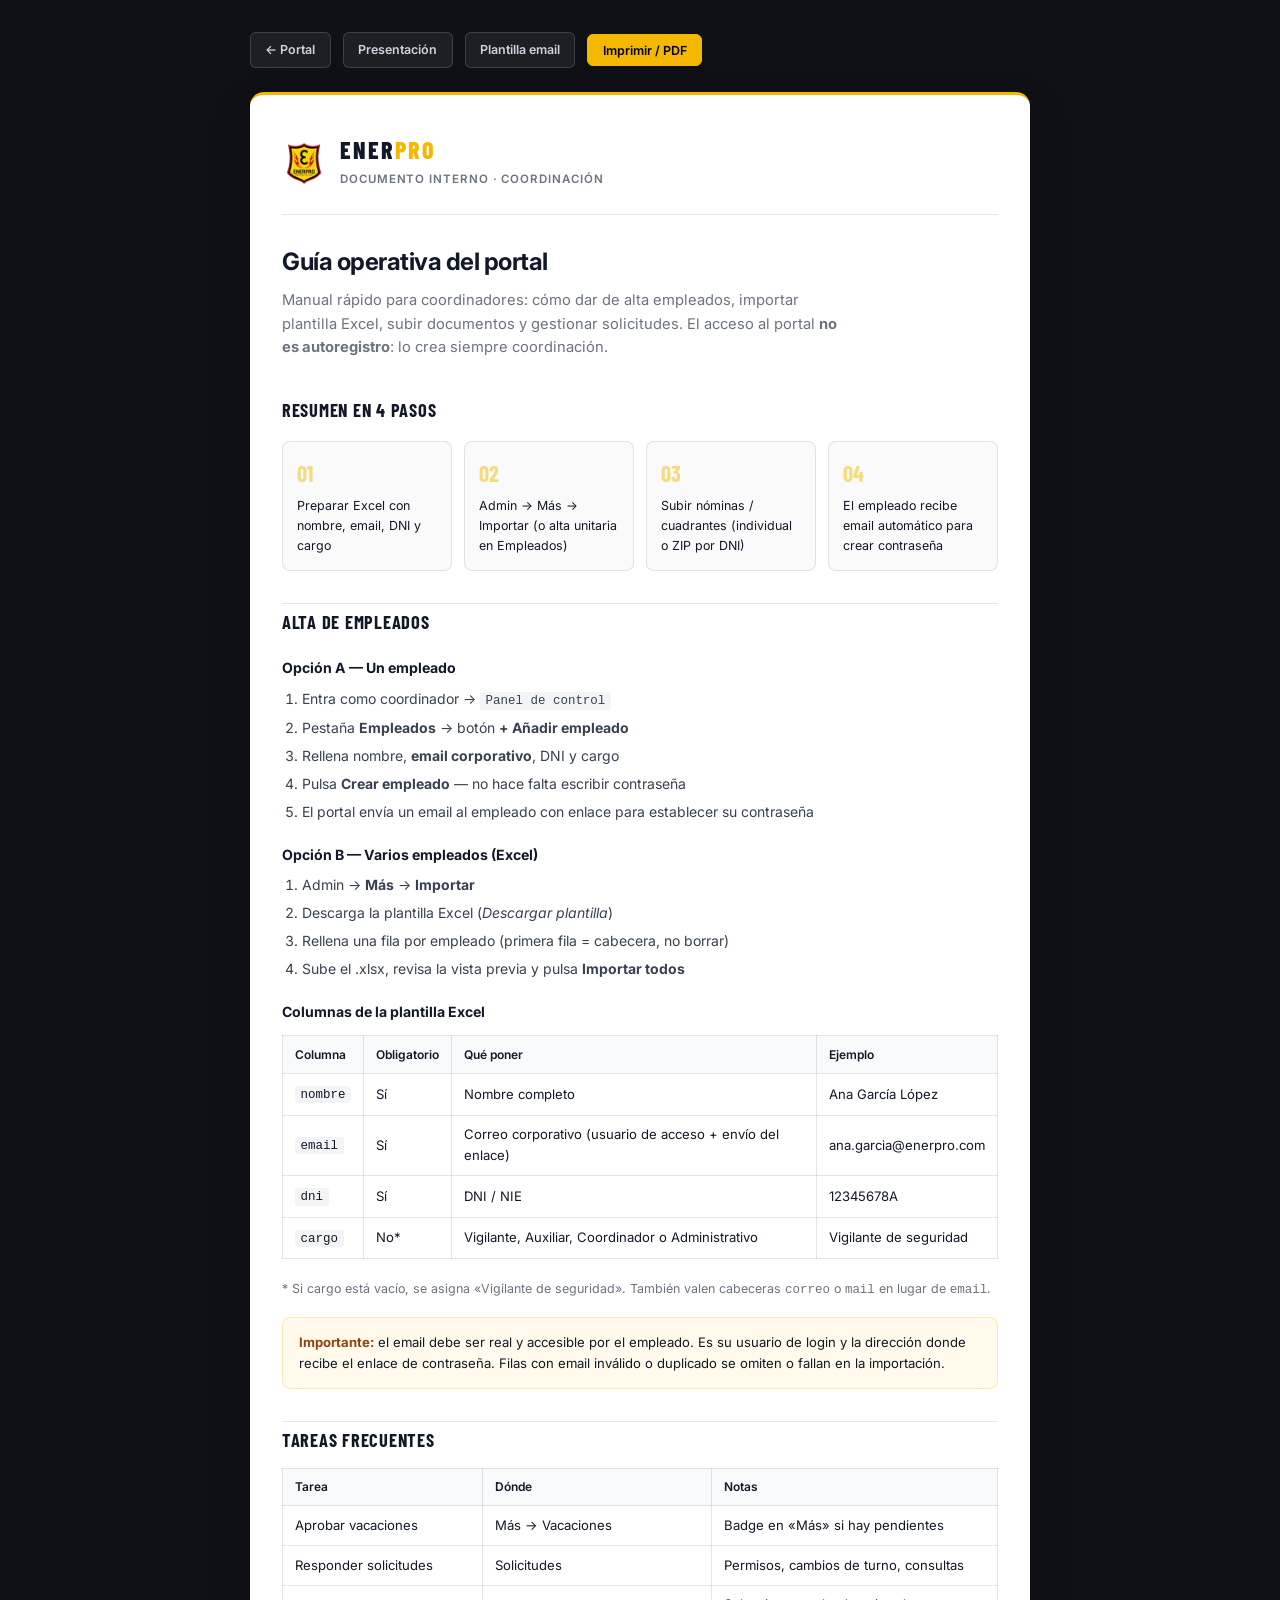
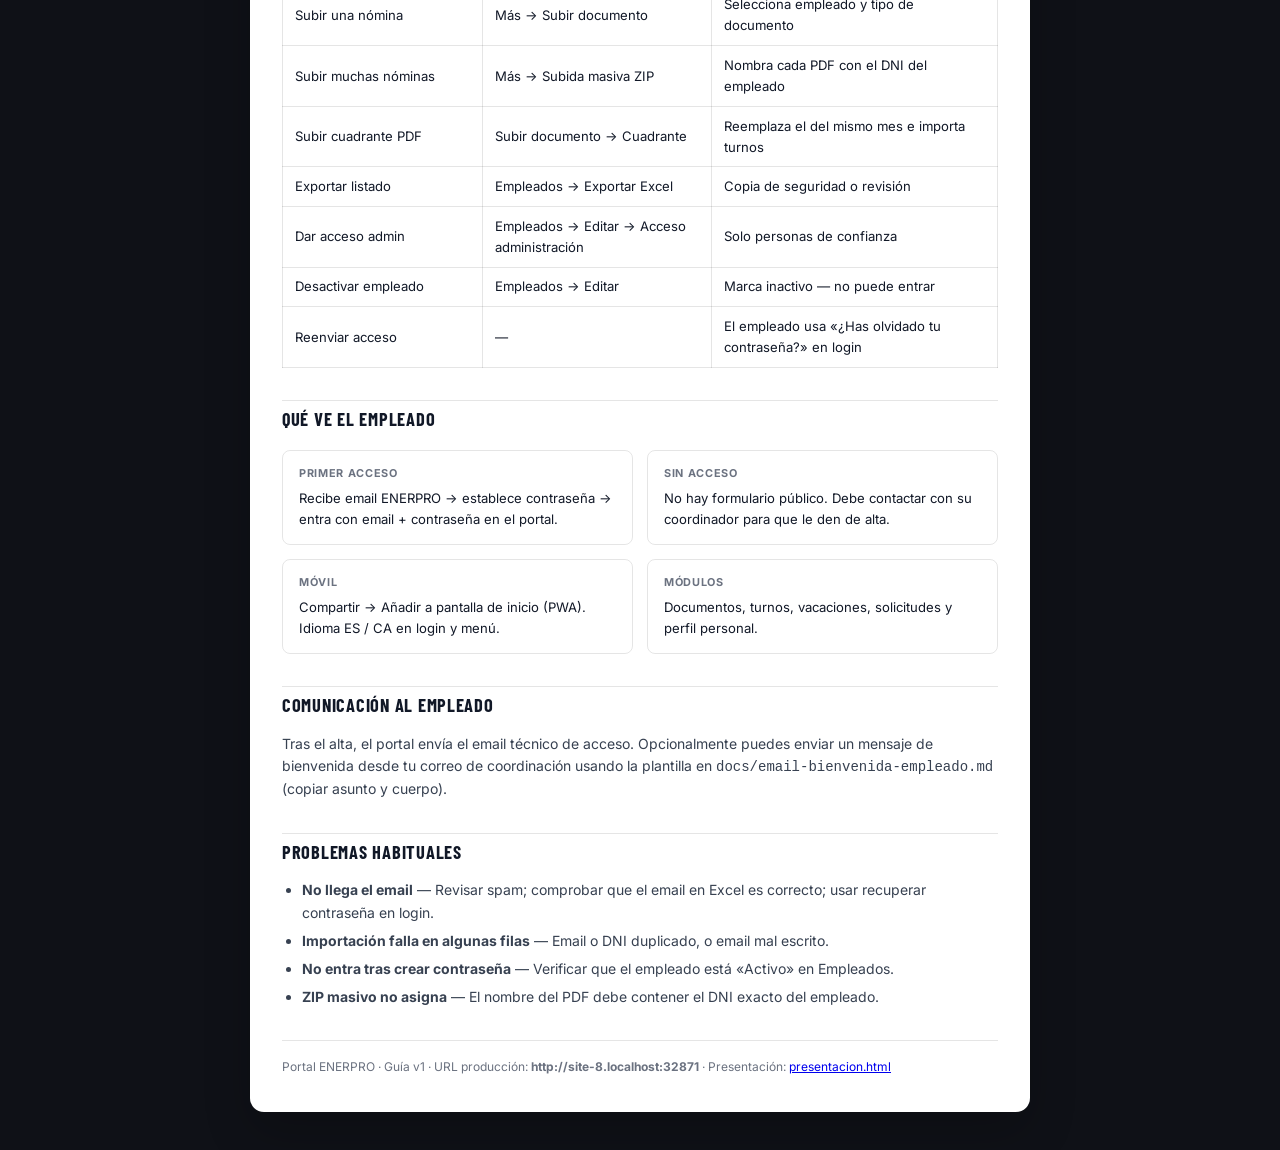
==== guia-coordinacion.html @ b9ab217e "feat: altas por coordinación, guía operativa y docs de onboarding Centraliza el alta de empleados en" ====
<!DOCTYPE html>
<html lang="es">
<head>
  <meta charset="UTF-8">
  <meta name="viewport" content="width=device-width, initial-scale=1.0">
  <title>ENERPRO — Guía para coordinación</title>
  <link rel="icon" href="enerprologo.jpg">
  <link href="https://fonts.googleapis.com/css2?family=Barlow+Condensed:wght@700;800&family=Inter:wght@400;500;600;700&display=swap" rel="stylesheet">
  <style>
    :root {
      --bg: #0f1117;
      --card: #ffffff;
      --text: #111827;
      --text2: #6b7280;
      --gold: #f5b800;
      --border: rgba(0,0,0,0.1);
      --code-bg: #f3f4f6;
    }
    *, *::before, *::after { box-sizing: border-box; margin: 0; padding: 0; }
    body {
      font-family: 'Inter', system-ui, sans-serif;
      background: var(--bg);
      color: var(--text);
      line-height: 1.6;
      -webkit-font-smoothing: antialiased;
    }
    .wrap {
      max-width: 820px;
      margin: 0 auto;
      padding: 2rem 1.25rem 3rem;
    }
    .toolbar {
      display: flex;
      flex-wrap: wrap;
      gap: 0.75rem;
      margin-bottom: 1.5rem;
      align-items: center;
    }
    .toolbar a, .toolbar button {
      font-size: 0.78rem;
      font-weight: 600;
      padding: 0.45rem 0.9rem;
      border-radius: 6px;
      text-decoration: none;
      cursor: pointer;
      font-family: inherit;
      border: 1px solid rgba(255,255,255,0.15);
      background: rgba(255,255,255,0.06);
      color: rgba(240,241,255,0.85);
      transition: background 0.15s;
    }
    .toolbar a:hover, .toolbar button:hover { background: rgba(255,255,255,0.12); }
    .toolbar .primary { background: var(--gold); color: #000; border-color: var(--gold); }
    .page {
      background: var(--card);
      border-radius: 14px;
      border-top: 3px solid var(--gold);
      box-shadow: 0 20px 48px rgba(0,0,0,0.2);
      padding: 2.25rem 2rem;
    }
    .logo-row {
      display: flex; align-items: center; gap: 0.875rem;
      margin-bottom: 1.75rem;
      padding-bottom: 1.25rem;
      border-bottom: 1px solid var(--border);
    }
    .logo-row img { width: 44px; height: 44px; border-radius: 8px; }
    .brand {
      font-family: 'Barlow Condensed', sans-serif;
      font-size: 1.5rem; font-weight: 800; letter-spacing: 0.08em;
    }
    .brand span { color: var(--gold); }
    .doc-tag {
      font-size: 0.72rem; font-weight: 600; text-transform: uppercase;
      letter-spacing: 0.08em; color: var(--text2); margin-bottom: 0.35rem;
    }
    h1 {
      font-size: 1.5rem; font-weight: 700; letter-spacing: -0.02em;
      margin-bottom: 0.5rem;
    }
    .lead {
      font-size: 0.92rem; color: var(--text2); margin-bottom: 2rem;
      max-width: 62ch;
    }
    h2 {
      font-family: 'Barlow Condensed', sans-serif;
      font-size: 1.15rem; font-weight: 700; letter-spacing: 0.04em;
      text-transform: uppercase; color: var(--text);
      margin: 2rem 0 0.75rem;
      padding-top: 0.25rem;
      border-top: 1px solid var(--border);
    }
    h2:first-of-type { border-top: none; margin-top: 0; }
    h3 { font-size: 0.88rem; font-weight: 700; margin: 1.25rem 0 0.5rem; }
    p, li { font-size: 0.875rem; color: #374151; }
    ul, ol { padding-left: 1.25rem; margin: 0.5rem 0 1rem; }
    li { margin-bottom: 0.35rem; }
    .flow {
      display: grid;
      grid-template-columns: repeat(4, 1fr);
      gap: 0.75rem;
      margin: 1rem 0 1.5rem;
    }
    .flow-step {
      background: #fafafa;
      border: 1px solid var(--border);
      border-radius: 8px;
      padding: 0.875rem;
      font-size: 0.78rem;
    }
    .flow-step strong {
      display: block;
      font-family: 'Barlow Condensed', sans-serif;
      font-size: 1.4rem;
      color: rgba(245,184,0,0.5);
      margin-bottom: 0.25rem;
    }
    table {
      width: 100%;
      border-collapse: collapse;
      font-size: 0.82rem;
      margin: 0.75rem 0 1.25rem;
    }
    th, td {
      border: 1px solid var(--border);
      padding: 0.55rem 0.75rem;
      text-align: left;
    }
    th { background: #f9fafb; font-weight: 600; font-size: 0.75rem; }
    td code, .path { font-family: ui-monospace, monospace; font-size: 0.78rem; background: var(--code-bg); padding: 0.1rem 0.35rem; border-radius: 3px; }
    .task-table th:first-child { width: 28%; }
    .task-table th:nth-child(2) { width: 32%; }
    .callout {
      background: rgba(245,184,0,0.08);
      border: 1px solid rgba(245,184,0,0.25);
      border-radius: 8px;
      padding: 0.875rem 1rem;
      font-size: 0.82rem;
      margin: 1rem 0;
    }
    .callout strong { color: #92400e; }
    .card-grid {
      display: grid;
      grid-template-columns: 1fr 1fr;
      gap: 0.875rem;
      margin: 1rem 0;
    }
    .mini-card {
      border: 1px solid var(--border);
      border-radius: 8px;
      padding: 0.875rem 1rem;
      font-size: 0.82rem;
    }
    .mini-card .label {
      font-size: 0.68rem; font-weight: 700; text-transform: uppercase;
      letter-spacing: 0.06em; color: var(--text2); margin-bottom: 0.35rem;
    }
    .footer-note {
      margin-top: 2rem;
      padding-top: 1rem;
      border-top: 1px solid var(--border);
      font-size: 0.75rem;
      color: var(--text2);
    }
    @media print {
      body { background: #fff; }
      .toolbar { display: none !important; }
      .wrap { padding: 0; max-width: none; }
      .page { box-shadow: none; border-radius: 0; border-top-width: 2px; padding: 1.5cm; }
      h2 { page-break-after: avoid; }
      table, .flow, .card-grid { page-break-inside: avoid; }
    }
    @media (max-width: 640px) {
      .page { padding: 1.5rem 1.125rem; }
      .flow { grid-template-columns: 1fr 1fr; }
      .card-grid { grid-template-columns: 1fr; }
    }
  </style>
</head>
<body>
<div class="wrap">
  <div class="toolbar">
    <a href="/">← Portal</a>
    <a href="presentacion.html">Presentación</a>
    <a href="docs/email-bienvenida-empleado.md">Plantilla email</a>
    <button type="button" class="primary" onclick="window.print()">Imprimir / PDF</button>
  </div>

  <article class="page">
    <div class="logo-row">
      <img src="enerprologo.jpg" alt="ENERPRO">
      <div>
        <div class="brand">ENER<span>PRO</span></div>
        <div class="doc-tag">Documento interno · Coordinación</div>
      </div>
    </div>

    <h1>Guía operativa del portal</h1>
    <p class="lead">Manual rápido para coordinadores: cómo dar de alta empleados, importar plantilla Excel, subir documentos y gestionar solicitudes. El acceso al portal <strong>no es autoregistro</strong>: lo crea siempre coordinación.</p>

    <h2>Resumen en 4 pasos</h2>
    <div class="flow">
      <div class="flow-step"><strong>01</strong>Preparar Excel con nombre, email, DNI y cargo</div>
      <div class="flow-step"><strong>02</strong>Admin → Más → Importar (o alta unitaria en Empleados)</div>
      <div class="flow-step"><strong>03</strong>Subir nóminas / cuadrantes (individual o ZIP por DNI)</div>
      <div class="flow-step"><strong>04</strong>El empleado recibe email automático para crear contraseña</div>
    </div>

    <h2>Alta de empleados</h2>

    <h3>Opción A — Un empleado</h3>
    <ol>
      <li>Entra como coordinador → <span class="path">Panel de control</span></li>
      <li>Pestaña <strong>Empleados</strong> → botón <strong>+ Añadir empleado</strong></li>
      <li>Rellena nombre, <strong>email corporativo</strong>, DNI y cargo</li>
      <li>Pulsa <strong>Crear empleado</strong> — no hace falta escribir contraseña</li>
      <li>El portal envía un email al empleado con enlace para establecer su contraseña</li>
    </ol>

    <h3>Opción B — Varios empleados (Excel)</h3>
    <ol>
      <li>Admin → <strong>Más</strong> → <strong>Importar</strong></li>
      <li>Descarga la plantilla Excel (<em>Descargar plantilla</em>)</li>
      <li>Rellena una fila por empleado (primera fila = cabecera, no borrar)</li>
      <li>Sube el .xlsx, revisa la vista previa y pulsa <strong>Importar todos</strong></li>
    </ol>

    <h3>Columnas de la plantilla Excel</h3>
    <table>
      <thead>
        <tr><th>Columna</th><th>Obligatorio</th><th>Qué poner</th><th>Ejemplo</th></tr>
      </thead>
      <tbody>
        <tr><td><code>nombre</code></td><td>Sí</td><td>Nombre completo</td><td>Ana García López</td></tr>
        <tr><td><code>email</code></td><td>Sí</td><td>Correo corporativo (usuario de acceso + envío del enlace)</td><td>ana.garcia@enerpro.com</td></tr>
        <tr><td><code>dni</code></td><td>Sí</td><td>DNI / NIE</td><td>12345678A</td></tr>
        <tr><td><code>cargo</code></td><td>No*</td><td>Vigilante, Auxiliar, Coordinador o Administrativo</td><td>Vigilante de seguridad</td></tr>
      </tbody>
    </table>
    <p style="font-size:0.78rem;color:var(--text2)">* Si cargo está vacío, se asigna «Vigilante de seguridad». También valen cabeceras <code>correo</code> o <code>mail</code> en lugar de <code>email</code>.</p>

    <div class="callout">
      <strong>Importante:</strong> el email debe ser real y accesible por el empleado. Es su usuario de login y la dirección donde recibe el enlace de contraseña. Filas con email inválido o duplicado se omiten o fallan en la importación.
    </div>

    <h2>Tareas frecuentes</h2>
    <table class="task-table">
      <thead>
        <tr><th>Tarea</th><th>Dónde</th><th>Notas</th></tr>
      </thead>
      <tbody>
        <tr><td>Aprobar vacaciones</td><td>Más → Vacaciones</td><td>Badge en «Más» si hay pendientes</td></tr>
        <tr><td>Responder solicitudes</td><td>Solicitudes</td><td>Permisos, cambios de turno, consultas</td></tr>
        <tr><td>Subir una nómina</td><td>Más → Subir documento</td><td>Selecciona empleado y tipo de documento</td></tr>
        <tr><td>Subir muchas nóminas</td><td>Más → Subida masiva ZIP</td><td>Nombra cada PDF con el DNI del empleado</td></tr>
        <tr><td>Subir cuadrante PDF</td><td>Subir documento → Cuadrante</td><td>Reemplaza el del mismo mes e importa turnos</td></tr>
        <tr><td>Exportar listado</td><td>Empleados → Exportar Excel</td><td>Copia de seguridad o revisión</td></tr>
        <tr><td>Dar acceso admin</td><td>Empleados → Editar → Acceso administración</td><td>Solo personas de confianza</td></tr>
        <tr><td>Desactivar empleado</td><td>Empleados → Editar</td><td>Marca inactivo — no puede entrar</td></tr>
        <tr><td>Reenviar acceso</td><td>—</td><td>El empleado usa «¿Has olvidado tu contraseña?» en login</td></tr>
      </tbody>
    </table>

    <h2>Qué ve el empleado</h2>
    <div class="card-grid">
      <div class="mini-card">
        <div class="label">Primer acceso</div>
        Recibe email ENERPRO → establece contraseña → entra con email + contraseña en el portal.
      </div>
      <div class="mini-card">
        <div class="label">Sin acceso</div>
        No hay formulario público. Debe contactar con su coordinador para que le den de alta.
      </div>
      <div class="mini-card">
        <div class="label">Móvil</div>
        Compartir → Añadir a pantalla de inicio (PWA). Idioma ES / CA en login y menú.
      </div>
      <div class="mini-card">
        <div class="label">Módulos</div>
        Documentos, turnos, vacaciones, solicitudes y perfil personal.
      </div>
    </div>

    <h2>Comunicación al empleado</h2>
    <p>Tras el alta, el portal envía el email técnico de acceso. Opcionalmente puedes enviar un mensaje de bienvenida desde tu correo de coordinación usando la plantilla en <code>docs/email-bienvenida-empleado.md</code> (copiar asunto y cuerpo).</p>

    <h2>Problemas habituales</h2>
    <ul>
      <li><strong>No llega el email</strong> — Revisar spam; comprobar que el email en Excel es correcto; usar recuperar contraseña en login.</li>
      <li><strong>Importación falla en algunas filas</strong> — Email o DNI duplicado, o email mal escrito.</li>
      <li><strong>No entra tras crear contraseña</strong> — Verificar que el empleado está «Activo» en Empleados.</li>
      <li><strong>ZIP masivo no asigna</strong> — El nombre del PDF debe contener el DNI exacto del empleado.</li>
    </ul>

    <p class="footer-note">
      Portal ENERPRO · Guía v1 · URL producción: <strong id="portalUrl">https://enerpro.vercel.app</strong> ·
      Presentación: <a href="presentacion.html">presentacion.html</a>
    </p>
  </article>
</div>
<script>
  (function() {
    var u = location.origin;
    if (u && u.indexOf('http') === 0 && location.pathname.indexOf('file') !== 0) {
      document.getElementById('portalUrl').textContent = u.replace(/\/$/, '');
    }
  })();
</script>
</body>
</html>
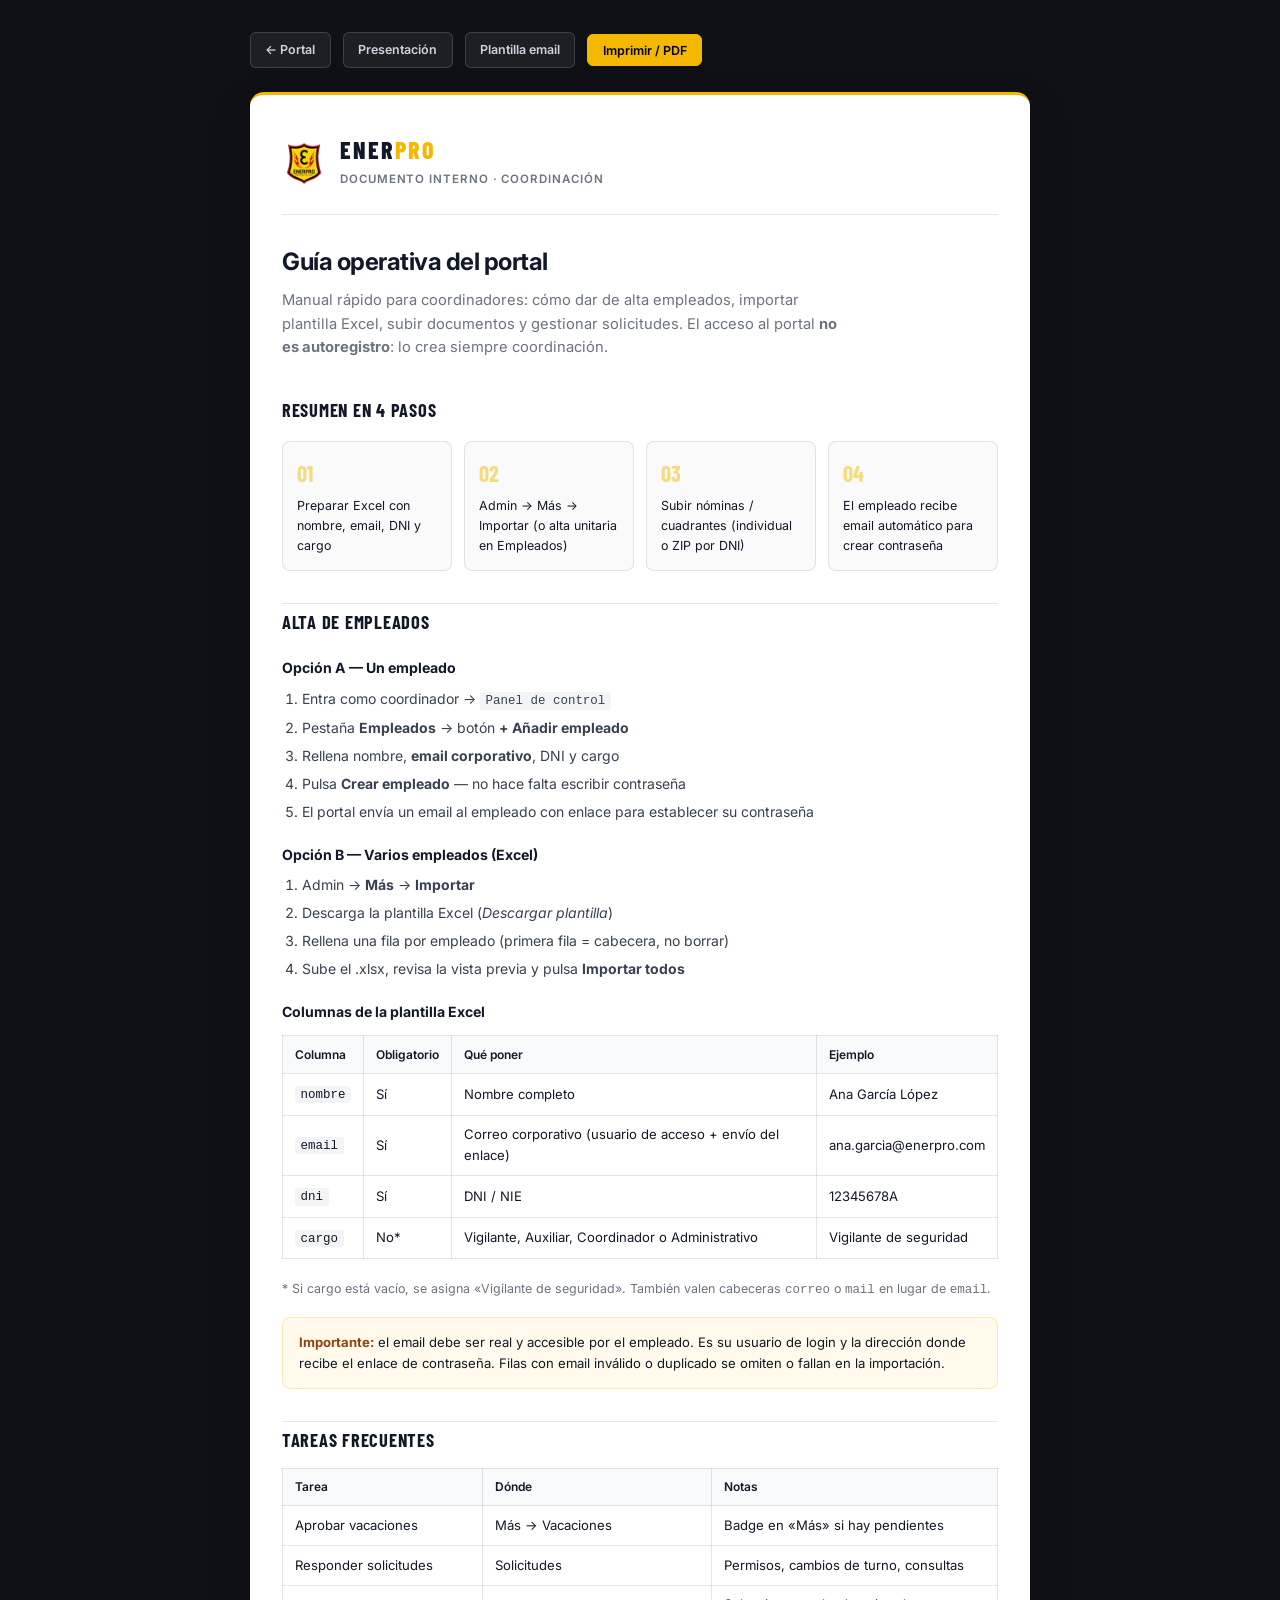
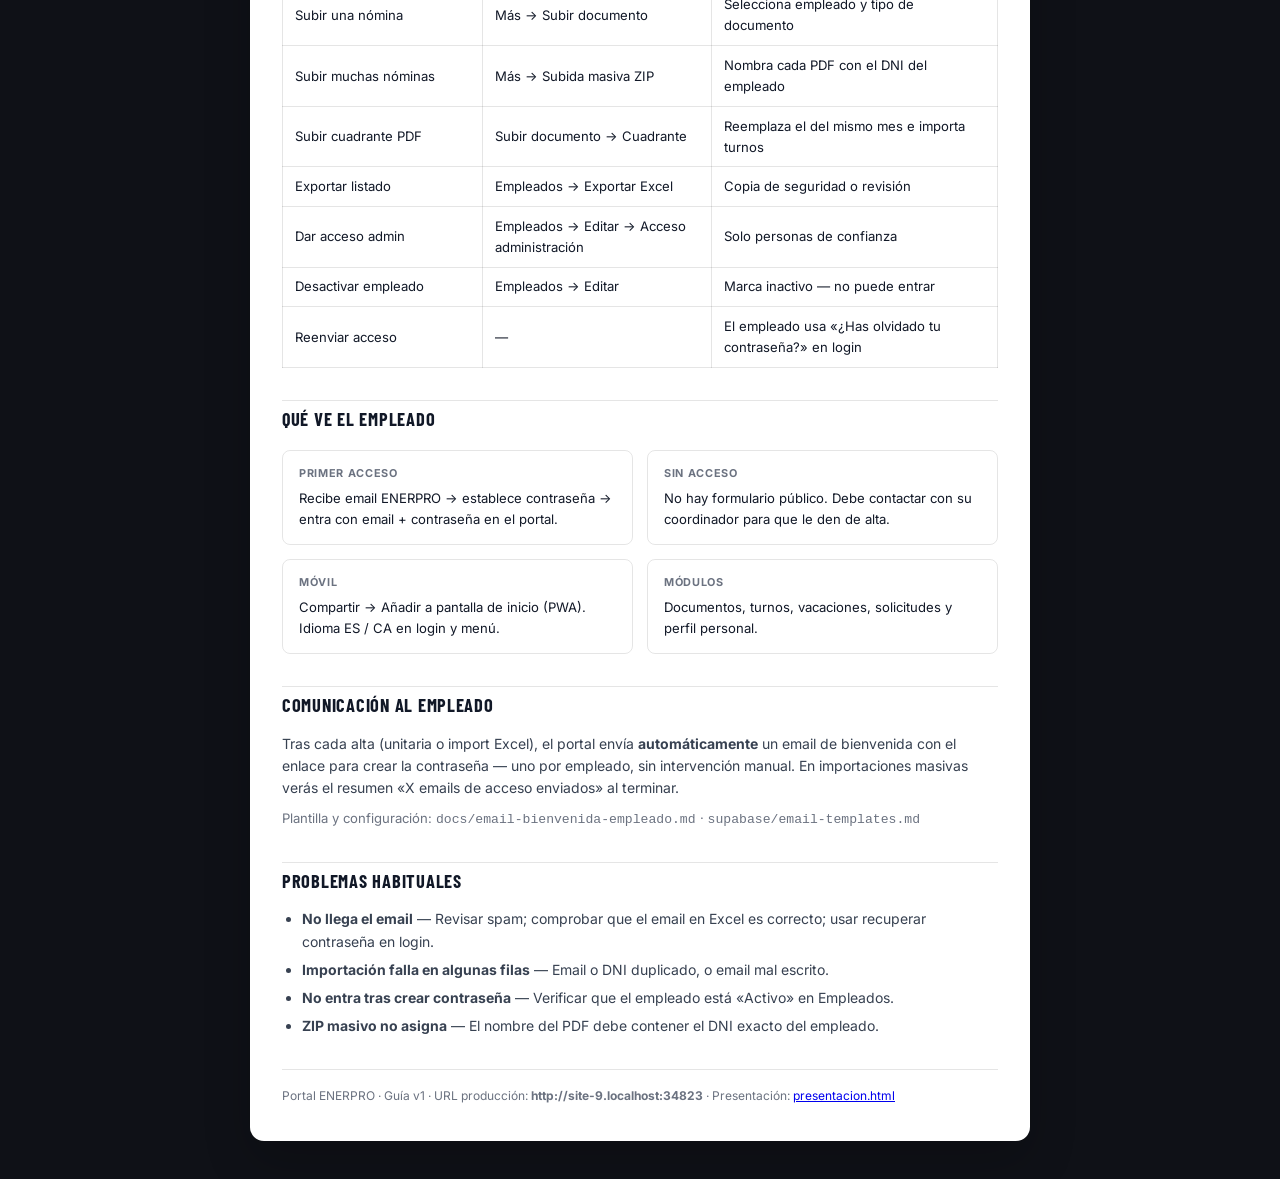
==== commit 2f158de2: "feat(email): bienvenida automática unificada en cada alta Combina bienvenida y enlace de contraseña " ====
--- a/guia-coordinacion.html
+++ b/guia-coordinacion.html
@@ -282,7 +282,8 @@
     </div>
 
     <h2>Comunicación al empleado</h2>
-    <p>Tras el alta, el portal envía el email técnico de acceso. Opcionalmente puedes enviar un mensaje de bienvenida desde tu correo de coordinación usando la plantilla en <code>docs/email-bienvenida-empleado.md</code> (copiar asunto y cuerpo).</p>
+    <p>Tras cada alta (unitaria o import Excel), el portal envía <strong>automáticamente</strong> un email de bienvenida con el enlace para crear la contraseña — uno por empleado, sin intervención manual. En importaciones masivas verás el resumen «X emails de acceso enviados» al terminar.</p>
+    <p style="font-size:0.82rem;color:var(--text2);margin-top:0.5rem">Plantilla y configuración: <code>docs/email-bienvenida-empleado.md</code> · <code>supabase/email-templates.md</code></p>
 
     <h2>Problemas habituales</h2>
     <ul>
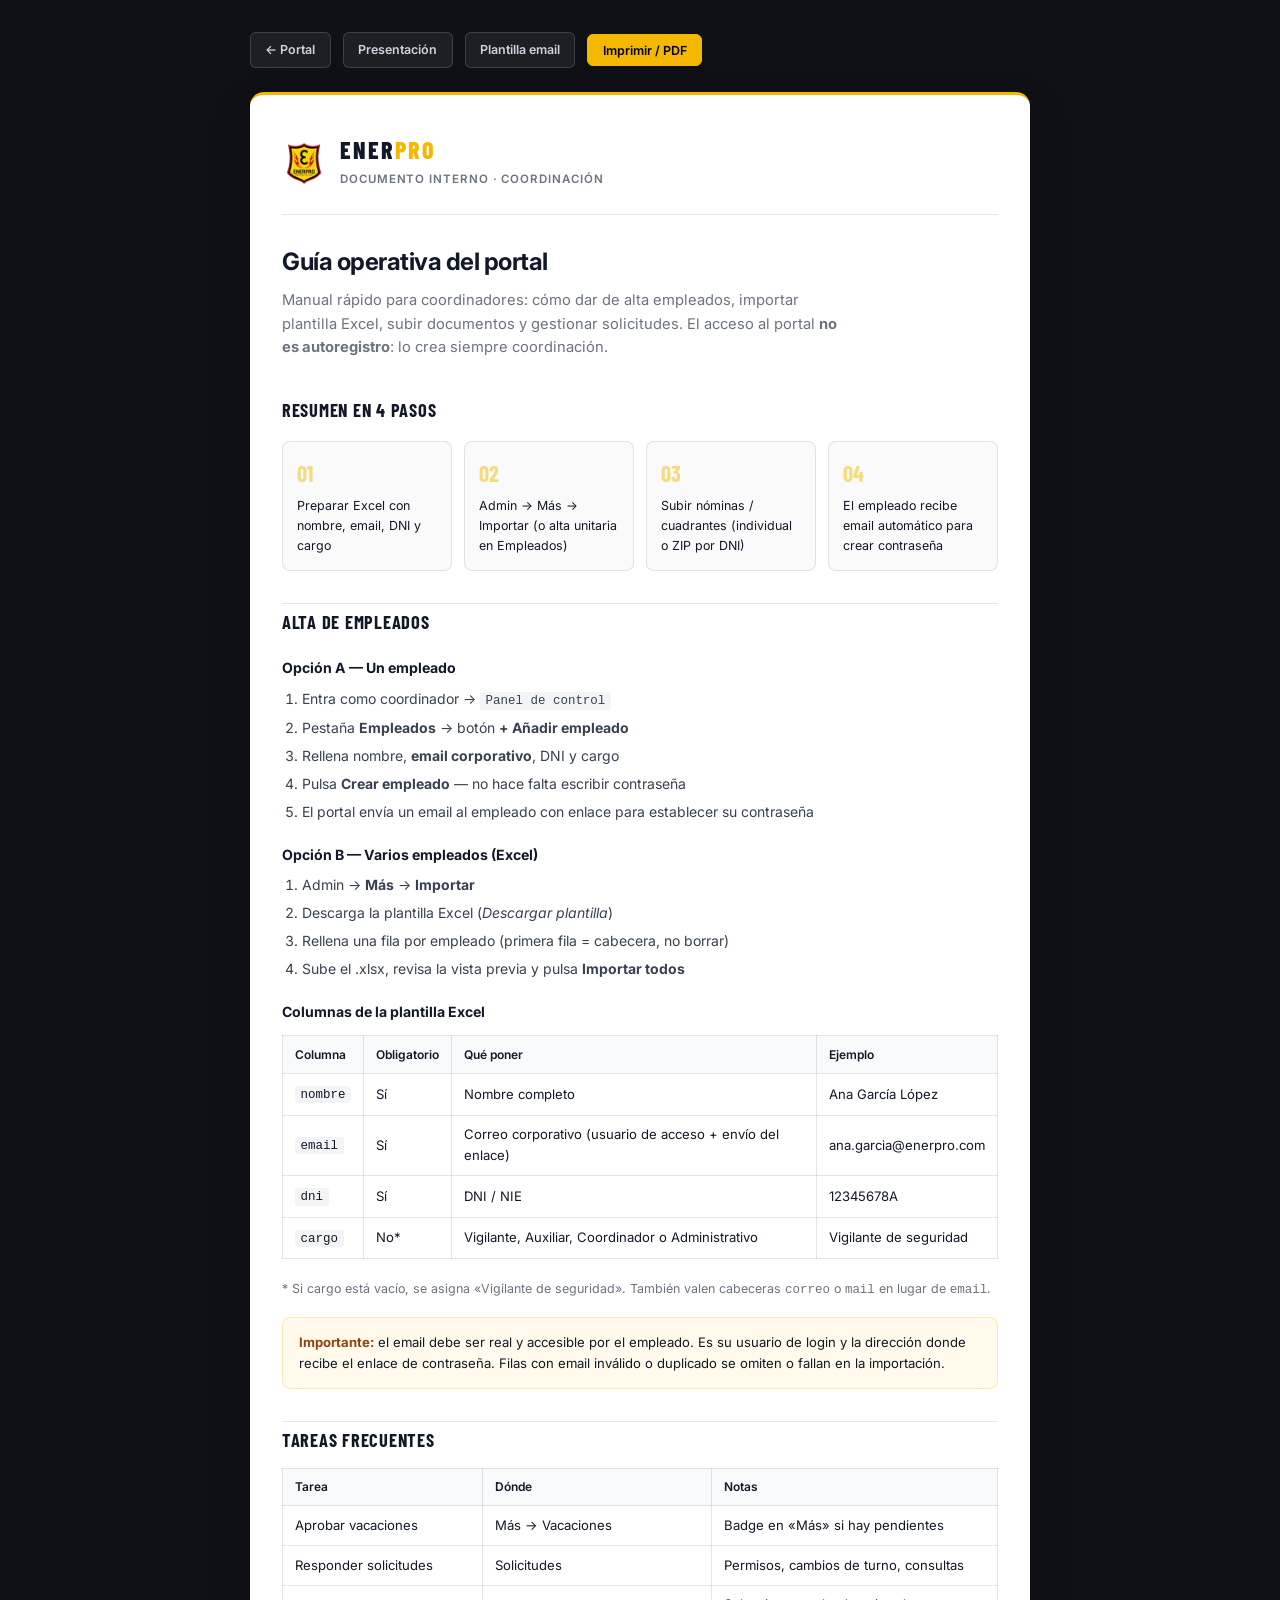
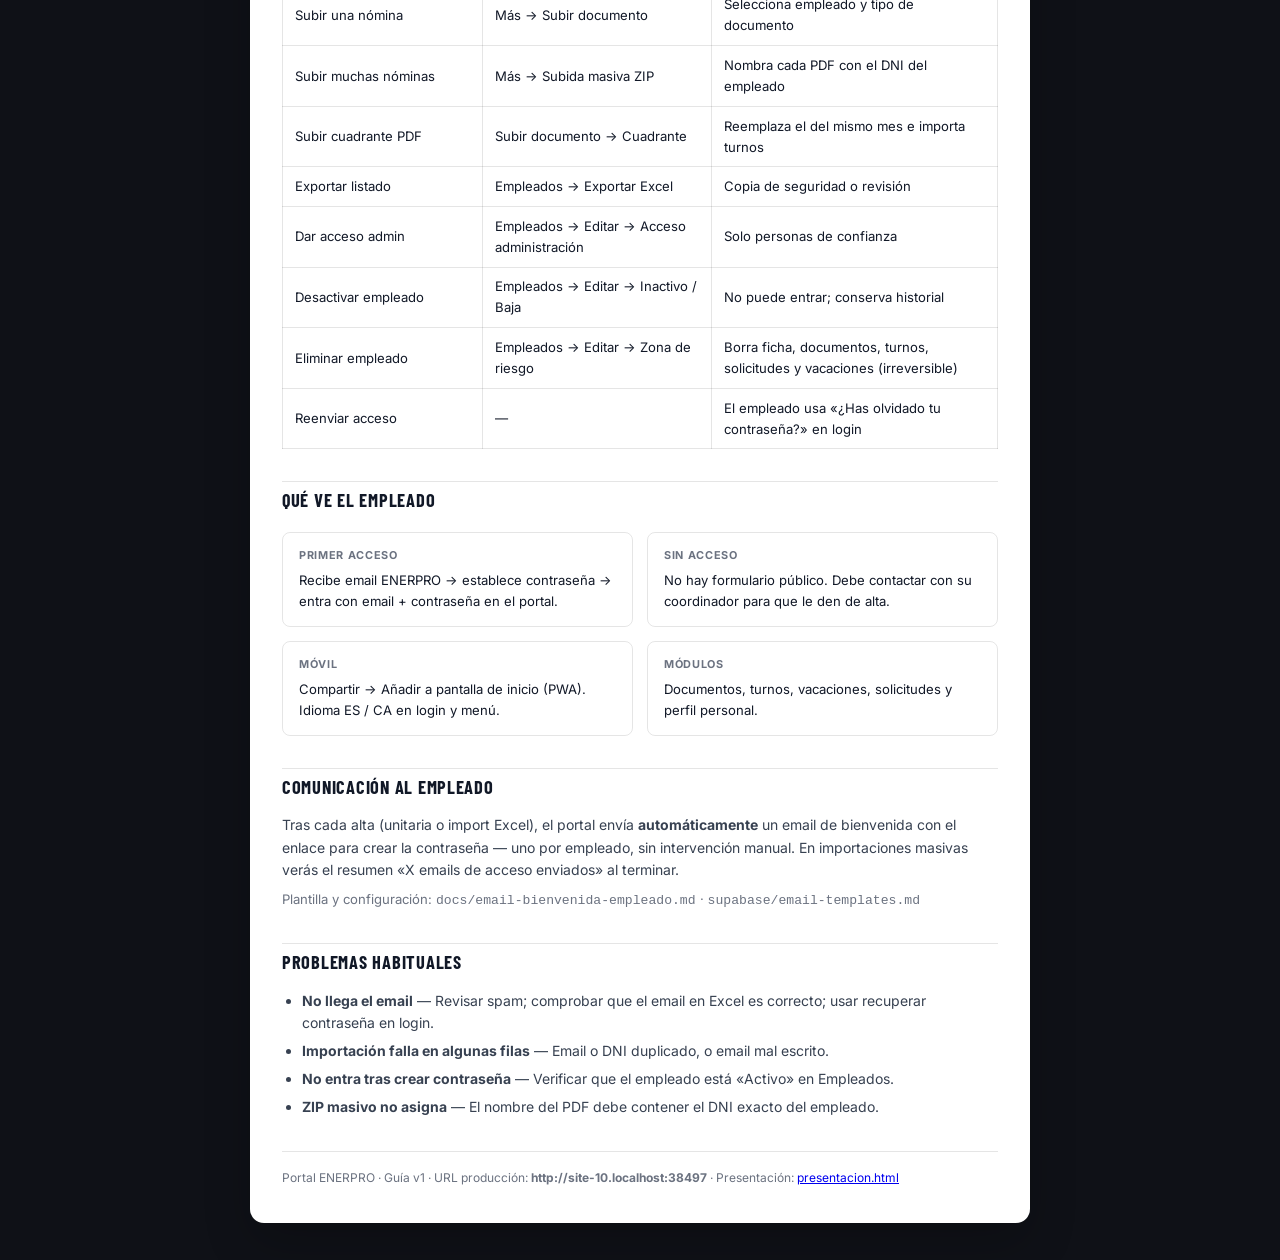
==== commit ef300bef: "feat(admin): borrar empleados y quitar tab Registro legacy Añade eliminación permanente con limpieza" ====
--- a/guia-coordinacion.html
+++ b/guia-coordinacion.html
@@ -256,7 +256,8 @@
         <tr><td>Subir cuadrante PDF</td><td>Subir documento → Cuadrante</td><td>Reemplaza el del mismo mes e importa turnos</td></tr>
         <tr><td>Exportar listado</td><td>Empleados → Exportar Excel</td><td>Copia de seguridad o revisión</td></tr>
         <tr><td>Dar acceso admin</td><td>Empleados → Editar → Acceso administración</td><td>Solo personas de confianza</td></tr>
-        <tr><td>Desactivar empleado</td><td>Empleados → Editar</td><td>Marca inactivo — no puede entrar</td></tr>
+        <tr><td>Desactivar empleado</td><td>Empleados → Editar → Inactivo / Baja</td><td>No puede entrar; conserva historial</td></tr>
+        <tr><td>Eliminar empleado</td><td>Empleados → Editar → Zona de riesgo</td><td>Borra ficha, documentos, turnos, solicitudes y vacaciones (irreversible)</td></tr>
         <tr><td>Reenviar acceso</td><td>—</td><td>El empleado usa «¿Has olvidado tu contraseña?» en login</td></tr>
       </tbody>
     </table>
